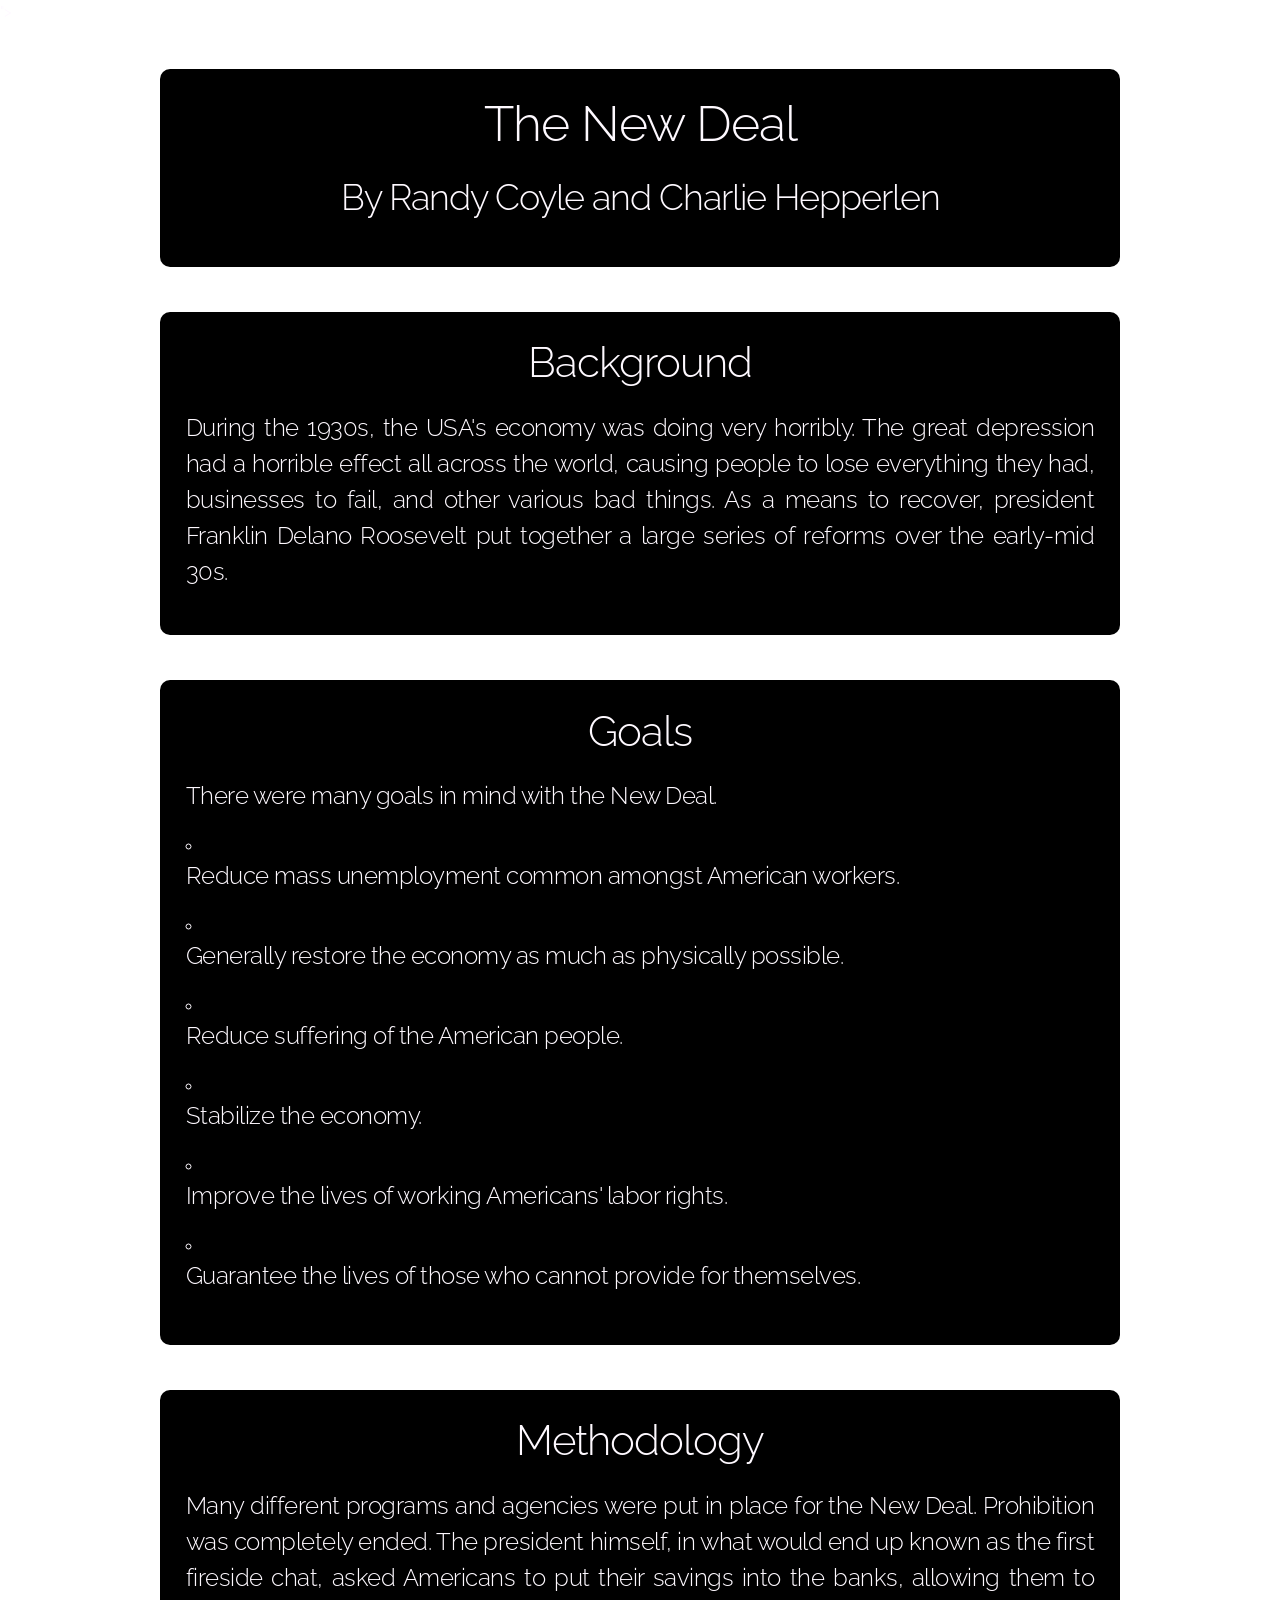
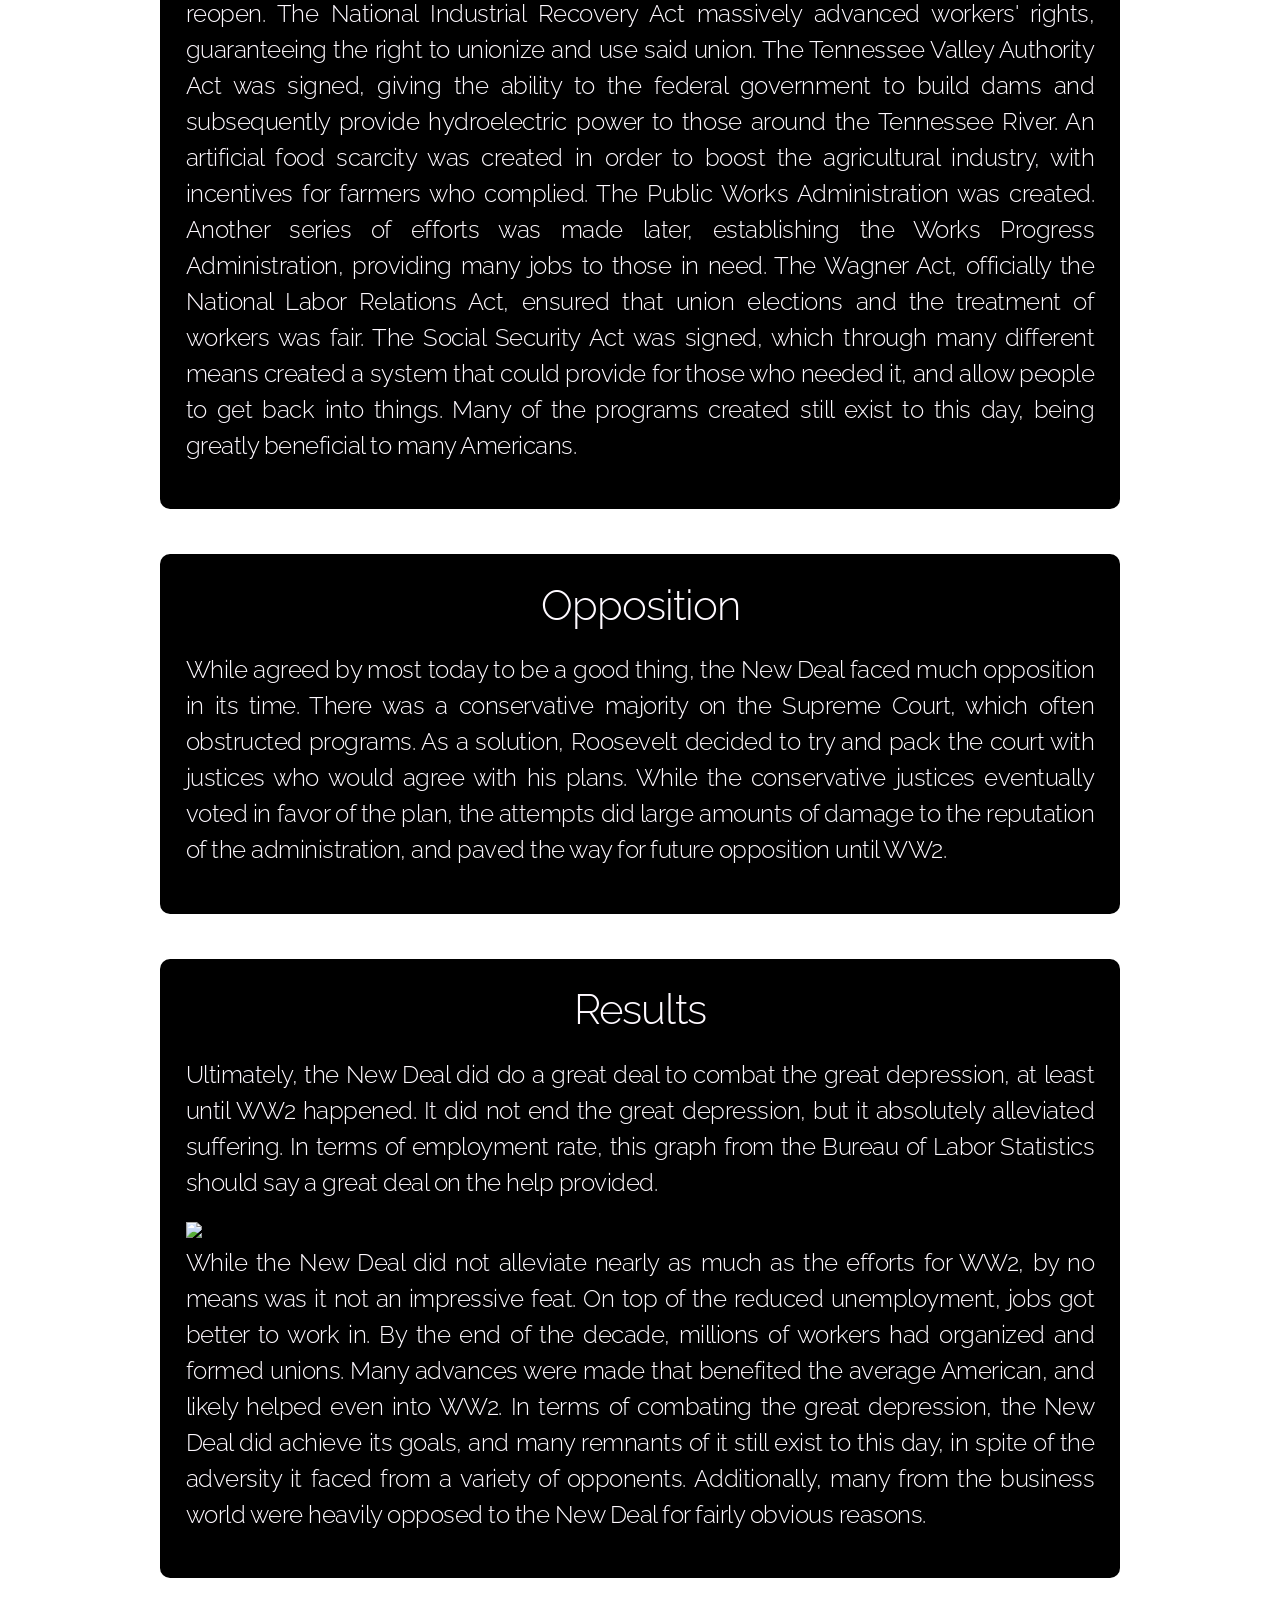
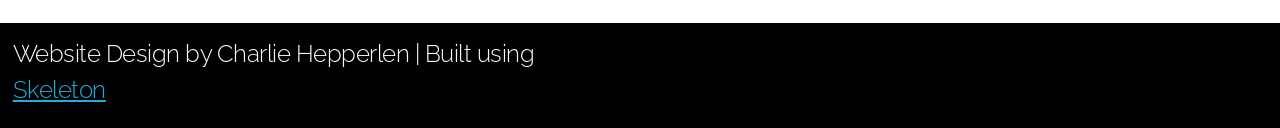
==== compscifinal.html @ 17667f9c "please work" ====
<!DOCTYPE html>
<html lang="en">
<head>

  <!-- Basic Page Needs
  –––––––––––––––––––––––––––––––––––––––––––––––––– -->
  <meta charset="utf-8">
  <title>History Final</title>
  <meta name="description" content="">
  <meta name="author" content="">

  <!-- Mobile Specific Metas
  –––––––––––––––––––––––––––––––––––––––––––––––––– -->
  <meta name="viewport" content="width=device-width, initial-scale=1">

  <!-- FONT
  –––––––––––––––––––––––––––––––––––––––––––––––––– -->
  <link rel="preconnect" href="https://fonts.googleapis.com">
  <link rel="preconnect" href="https://fonts.gstatic.com" crossorigin>
  <link href="https://fonts.googleapis.com/css2?family=Baloo+2:wght@400;600&family=Raleway:wght@300;400;600&display=swap" rel="stylesheet">

  <!-- CSS
  –––––––––––––––––––––––––––––––––––––––––––––––––– -->
  <link rel="stylesheet" href="css/normalize.css">
  <link rel="stylesheet" href="css/skeleton.css">

  <!-- Favicon
  –––––––––––––––––––––––––––––––––––––––––––––––––– -->
  <link rel="icon" type="image/png" href="https://img.icons8.com/external-justicon-lineal-color-justicon/64/000000/external-emoji-emoji-justicon-lineal-color-justicon-22.png">">
  <style>
    body {
      background-image: url("https://www.thoughtco.com/thmb/UYntmbK-xlyBW1KqRETubgiDbUk=/2100x1440/filters:fill(auto,1)/SoilConservationService-59f3f777d963ac0010577a29.jpg");
    }
  </style>
</head>
<body>

  <!-- Primary Page Layout
  –––––––––––––––––––––––––––––––––––––––––––––––––– -->
  <div class="container" style="background-color: black; position: fixed, top; margin-top: 3.5%; padding: 2%; border-radius: 10px;">
    <h1 style="text-align: center;">The New Deal</h1>
    <h3 style="text-align: center;">By Randy Coyle and Charlie Hepperlen</h3>
  </div>

  <div class="container" style="background-color: black; margin-top: 3.5%; padding: 2%; border-radius: 10px;">
    <h2 style="text-align: center;">Background</h2>
    <h5 style="text-align: justify;">During the 1930s, the USA's economy was doing very horribly. The great depression had a horrible effect all across the world, causing people to lose everything they had, businesses to fail, and other various bad things. As a means to recover, president Franklin Delano Roosevelt put together a large series of reforms over the early-mid 30s.</h5>
  </div>

  <div class="container" style="background-color: black; margin-top: 3.5%; padding: 2%; border-radius: 10px;">
    <h2 style="text-align: center;">Goals</h2>
    <h5 style="text-align: justify;">There were many goals in mind with the New Deal.</h5>
    <ul>
      <li><h5 style="text-align: justify;">Reduce mass unemployment common amongst American workers.</h5></li>
      <li><h5 style="text-align: justify;">Generally restore the economy as much as physically possible.</h5></li>
      <li><h5 style="text-align: justify;">Reduce suffering of the American people.</h5></li>
      <li><h5 style="text-align: justify;">Stabilize the economy.</h5></li>
      <li><h5 style="text-align: justify;">Improve the lives of working Americans' labor rights.</h5></li>
      <li><h5 style="text-align: justify;">Guarantee the lives of those who cannot provide for themselves.</h5></li>
    </ul>
    <h5 style="text-align: justify;"></h5>
  </div>

  <div class="container" style="background-color: black; margin-top: 3.5%; padding: 2%; border-radius: 10px;">
    <h2 style="text-align: center;">Methodology</h2>
    <h5 style="text-align: justify;">Many different programs and agencies were put in place for the New Deal. Prohibition was completely ended. The president himself, in what would end up known as the first fireside chat, asked Americans to put their savings into the banks, allowing them to reopen. The National Industrial Recovery Act massively advanced workers' rights, guaranteeing the right to unionize and use said union. The Tennessee Valley Authority Act was signed, giving the ability to the federal government to build dams and subsequently provide hydroelectric power to those around the Tennessee River. An artificial food scarcity was created in order to boost the agricultural industry, with incentives for farmers who complied. The Public Works Administration was created. Another series of efforts was made later, establishing the Works Progress Administration, providing many jobs to those in need. The Wagner Act, officially the National Labor Relations Act, ensured that union elections and the treatment of workers was fair. The Social Security Act was signed, which through many different means created a system that could provide for those who needed it, and allow people to get back into things. Many of the programs created still exist to this day, being greatly beneficial to many Americans.</h5>
  </div>

  <div class="container" style="background-color: black; margin-top: 3.5%; padding: 2%; border-radius: 10px;">
    <h2 style="text-align: center;">Opposition</h2>
    <h5 style="text-align: justify;">While agreed by most today to be a good thing, the New Deal faced much opposition in its time. There was a conservative majority on the Supreme Court, which often obstructed programs. As a solution, Roosevelt decided to try and pack the court with justices who would agree with his plans. While the conservative justices eventually voted in favor of the plan, the attempts did large amounts of damage to the reputation of the administration, and paved the way for future opposition until WW2.</h5>
  </div>

  <div class="container" style="background-color: black; margin-top: 3.5%; padding: 2%; border-radius: 10px;">
    <h2 style="text-align: center;">Results</h2>
    <h5 style="text-align: justify;">Ultimately, the New Deal did do a great deal to combat the great depression, at least until WW2 happened. It did not end the great depression, but it absolutely alleviated suffering. In terms of employment rate, this graph from the Bureau of Labor Statistics should say a great deal on the help provided.</h5>
    <img src="https://shec.ashp.cuny.edu/files/original/graph-of-us-unemployment-rate-1930-1945_3c9a1385fd.jpg">
    <h5 style="text-align: justify;">While the New Deal did not alleviate nearly as much as the efforts for WW2, by no means was it not an impressive feat. On top of the reduced unemployment, jobs got better to work in. By the end of the decade, millions of workers had organized and formed unions. Many advances were made that benefited the average American, and likely helped even into WW2. In terms of combating the great depression, the New Deal did achieve its goals, and many remnants of it still exist to this day, in spite of the adversity it faced from a variety of opponents. Additionally, many from the business world were heavily opposed to the New Deal for fairly obvious reasons.</h5>
  </div>

  <div class="container" style="background-color: black; margin-top: 3.5%; padding: 1%; padding-bottom: 0; border-radius: 0px; position: absolute, bottom; max-width: none; margin-left: 0px; margin-right: 0px; margin-bottom: 0px; width: 100%;">
    <div class="row">
        <div class="six columns">
            <h5 style="text-align: left; display: inline-block;">Website Design by Charlie Hepperlen | Built using <a href="https://getskeleton.com">Skeleton</a></h5>
        </div>
    </div>
  </div>

<!-- End Document
  –––––––––––––––––––––––––––––––––––––––––––––––––– -->
</body>
</html>
---- css/skeleton.css ----
/*
* Skeleton V2.0.4
* Copyright 2014, Dave Gamache
* www.getskeleton.com
* Free to use under the MIT license.
* http://www.opensource.org/licenses/mit-license.php
* 12/29/2014
*/


/* Table of contents
––––––––––––––––––––––––––––––––––––––––––––––––––
- Grid
- Base Styles
- Typography
- Links
- Buttons
- Forms
- Lists
- Code
- Tables
- Spacing
- Utilities
- Clearing
- Media Queries
*/


/* Grid
–––––––––––––––––––––––––––––––––––––––––––––––––– */
.container {
  position: relative;
  width: 100%;
  max-width: 960px;
  margin: 0 auto;
  box-sizing: border-box;
  background-color: black;
  margin-top: 3.5%;
  padding: 2%;
  border-radius: 10px;
}

.footer {
  border-radius: 0px;
  max-width: none;
  padding: 10px;
  display: inline;
}

.column,
.columns {
  width: 100%;
  float: left;
  box-sizing: border-box; }

/* For devices larger than 400px */
@media (min-width: 400px) {
  .container {
    width: 85%;
    padding: 0; }
}

/* For devices larger than 550px */
@media (min-width: 550px) {
  .container {
    width: 80%; }
  .column,
  .columns {
    margin-left: 4%; }
  .column:first-child,
  .columns:first-child {
    margin-left: 0; }

  .one.column,
  .one.columns                    { width: 4.66666666667%; }
  .two.columns                    { width: 13.3333333333%; }
  .three.columns                  { width: 22%;            }
  .four.columns                   { width: 30.6666666667%; }
  .five.columns                   { width: 39.3333333333%; }
  .six.columns                    { width: 48%;            }
  .seven.columns                  { width: 56.6666666667%; }
  .eight.columns                  { width: 65.3333333333%; }
  .nine.columns                   { width: 74.0%;          }
  .ten.columns                    { width: 82.6666666667%; }
  .eleven.columns                 { width: 91.3333333333%; }
  .twelve.columns                 { width: 100%; margin-left: 0; }

  .one-third.column               { width: 30.6666666667%; }
  .two-thirds.column              { width: 65.3333333333%; }

  .one-half.column                { width: 48%; }

  /* Offsets */
  .offset-by-one.column,
  .offset-by-one.columns          { margin-left: 8.66666666667%; }
  .offset-by-two.column,
  .offset-by-two.columns          { margin-left: 17.3333333333%; }
  .offset-by-three.column,
  .offset-by-three.columns        { margin-left: 26%;            }
  .offset-by-four.column,
  .offset-by-four.columns         { margin-left: 34.6666666667%; }
  .offset-by-five.column,
  .offset-by-five.columns         { margin-left: 43.3333333333%; }
  .offset-by-six.column,
  .offset-by-six.columns          { margin-left: 52%;            }
  .offset-by-seven.column,
  .offset-by-seven.columns        { margin-left: 60.6666666667%; }
  .offset-by-eight.column,
  .offset-by-eight.columns        { margin-left: 69.3333333333%; }
  .offset-by-nine.column,
  .offset-by-nine.columns         { margin-left: 78.0%;          }
  .offset-by-ten.column,
  .offset-by-ten.columns          { margin-left: 86.6666666667%; }
  .offset-by-eleven.column,
  .offset-by-eleven.columns       { margin-left: 95.3333333333%; }

  .offset-by-one-third.column,
  .offset-by-one-third.columns    { margin-left: 34.6666666667%; }
  .offset-by-two-thirds.column,
  .offset-by-two-thirds.columns   { margin-left: 69.3333333333%; }

  .offset-by-one-half.column,
  .offset-by-one-half.columns     { margin-left: 52%; }

}


/* Base Styles
–––––––––––––––––––––––––––––––––––––––––––––––––– */
/* NOTE
html is set to 62.5% so that all the REM measurements throughout Skeleton
are based on 10px sizing. So basically 1.5rem = 15px :) */
html {
  font-size: 62.5%; }
body {
  font-size: 1.5em; /* currently ems cause chrome bug misinterpreting rems on body element */
  line-height: 1.6;
  background-attachment: fixed;
  font-weight: 400;
  font-family: "Raleway", "HelveticaNeue", "Helvetica Neue", Helvetica, Arial, sans-serif;
  color: #fef9ff; }


/* Typography
–––––––––––––––––––––––––––––––––––––––––––––––––– */
h1, h2, h3, h4, h5, h6 {
  margin-top: 0;
  margin-bottom: 2rem;
  font-weight: 300; }
h1 { font-size: 4.0rem; line-height: 1.2;  letter-spacing: -.1rem;}
h2 { font-size: 3.6rem; line-height: 1.25; letter-spacing: -.1rem; }
h3 { font-size: 3.0rem; line-height: 1.3;  letter-spacing: -.1rem; }
h4 { font-size: 2.4rem; line-height: 1.35; letter-spacing: -.08rem; }
h5 { font-size: 1.8rem; line-height: 1.5;  letter-spacing: -.05rem; }
h6 { font-size: 1.5rem; line-height: 1.6;  letter-spacing: 0; }

/* Larger than phablet */
@media (min-width: 550px) {
  h1 { font-size: 5.0rem; }
  h2 { font-size: 4.2rem; }
  h3 { font-size: 3.6rem; }
  h4 { font-size: 3.0rem; }
  h5 { font-size: 2.4rem; }
  h6 { font-size: 1.5rem; }
}

p {
  margin-top: 0; }


/* Links
–––––––––––––––––––––––––––––––––––––––––––––––––– */
a {
  color: #1EAEDB; }
a:hover {
  color: #0FA0CE; }


/* Buttons
–––––––––––––––––––––––––––––––––––––––––––––––––– */
.button,
button,
input[type="submit"],
input[type="reset"],
input[type="button"] {
  display: inline-block;
  height: 38px;
  padding: 0 30px;
  color: #555;
  text-align: center;
  font-size: 11px;
  font-weight: 600;
  line-height: 38px;
  letter-spacing: .1rem;
  text-transform: uppercase;
  text-decoration: none;
  white-space: nowrap;
  background-color: transparent;
  border-radius: 4px;
  border: 1px solid #bbb;
  cursor: pointer;
  box-sizing: border-box; }
.button:hover,
button:hover,
input[type="submit"]:hover,
input[type="reset"]:hover,
input[type="button"]:hover,
.button:focus,
button:focus,
input[type="submit"]:focus,
input[type="reset"]:focus,
input[type="button"]:focus {
  color: #333;
  border-color: #888;
  outline: 0; }
.button.button-primary,
button.button-primary,
input[type="submit"].button-primary,
input[type="reset"].button-primary,
input[type="button"].button-primary {
  color: #FFF;
  background-color: #33C3F0;
  border-color: #33C3F0; }
.button.button-primary:hover,
button.button-primary:hover,
input[type="submit"].button-primary:hover,
input[type="reset"].button-primary:hover,
input[type="button"].button-primary:hover,
.button.button-primary:focus,
button.button-primary:focus,
input[type="submit"].button-primary:focus,
input[type="reset"].button-primary:focus,
input[type="button"].button-primary:focus {
  color: #FFF;
  background-color: #1EAEDB;
  border-color: #1EAEDB; }


/* Forms
–––––––––––––––––––––––––––––––––––––––––––––––––– */
input[type="email"],
input[type="number"],
input[type="search"],
input[type="text"],
input[type="tel"],
input[type="url"],
input[type="password"],
textarea,
select {
  height: 38px;
  padding: 6px 10px; /* The 6px vertically centers text on FF, ignored by Webkit */
  background-color: #fff;
  border: 1px solid #D1D1D1;
  border-radius: 4px;
  box-shadow: none;
  box-sizing: border-box; }
/* Removes awkward default styles on some inputs for iOS */
input[type="email"],
input[type="number"],
input[type="search"],
input[type="text"],
input[type="tel"],
input[type="url"],
input[type="password"],
textarea {
  -webkit-appearance: none;
     -moz-appearance: none;
          appearance: none; }
textarea {
  min-height: 65px;
  padding-top: 6px;
  padding-bottom: 6px; }
input[type="email"]:focus,
input[type="number"]:focus,
input[type="search"]:focus,
input[type="text"]:focus,
input[type="tel"]:focus,
input[type="url"]:focus,
input[type="password"]:focus,
textarea:focus,
select:focus {
  border: 1px solid #33C3F0;
  outline: 0; }
label,
legend {
  display: block;
  margin-bottom: .5rem;
  font-weight: 600; }
fieldset {
  padding: 0;
  border-width: 0; }
input[type="checkbox"],
input[type="radio"] {
  display: inline; }
label > .label-body {
  display: inline-block;
  margin-left: .5rem;
  font-weight: normal; }


/* Lists
–––––––––––––––––––––––––––––––––––––––––––––––––– */
ul {
  list-style: circle inside; }
ol {
  list-style: decimal inside; }
ol, ul {
  padding-left: 0;
  margin-top: 0; }
ul ul,
ul ol,
ol ol,
ol ul {
  margin: 1.5rem 0 1.5rem 3rem;
  font-size: 90%; }
li {
  margin-bottom: 1rem; }


/* Code
–––––––––––––––––––––––––––––––––––––––––––––––––– */
code {
  padding: .2rem .5rem;
  margin: 0 .2rem;
  font-size: 90%;
  white-space: nowrap;
  background: #F1F1F1;
  border: 1px solid #E1E1E1;
  border-radius: 4px; }
pre > code {
  display: block;
  padding: 1rem 1.5rem;
  white-space: pre; }


/* Tables
–––––––––––––––––––––––––––––––––––––––––––––––––– */
th,
td {
  padding: 12px 15px;
  text-align: left;
  border-bottom: 1px solid #E1E1E1; }
th:first-child,
td:first-child {
  padding-left: 0; }
th:last-child,
td:last-child {
  padding-right: 0; }


/* Spacing
–––––––––––––––––––––––––––––––––––––––––––––––––– */
button,
.button {
  margin-bottom: 1rem; }
input,
textarea,
select,
fieldset {
  margin-bottom: 1.5rem; }
pre,
blockquote,
dl,
figure,
table,
p,
ul,
ol,
form {
  margin-bottom: 2.5rem; }


/* Utilities
–––––––––––––––––––––––––––––––––––––––––––––––––– */
.u-full-width {
  width: 100%;
  box-sizing: border-box; }
.u-max-full-width {
  max-width: 100%;
  box-sizing: border-box; }
.u-pull-right {
  float: right; }
.u-pull-left {
  float: left; }


/* Misc
–––––––––––––––––––––––––––––––––––––––––––––––––– */
hr {
  margin-top: 3rem;
  margin-bottom: 3.5rem;
  border-width: 0;
  border-top: 1px solid #E1E1E1; }


/* Clearing
–––––––––––––––––––––––––––––––––––––––––––––––––– */

/* Self Clearing Goodness */
.container:after,
.row:after,
.u-cf {
  content: "";
  display: table;
  clear: both; }


/* Media Queries
–––––––––––––––––––––––––––––––––––––––––––––––––– */
/*
Note: The best way to structure the use of media queries is to create the queries
near the relevant code. For example, if you wanted to change the styles for buttons
on small devices, paste the mobile query code up in the buttons section and style it
there.
*/


/* Larger than mobile */
@media (min-width: 400px) {}

/* Larger than phablet (also point when grid becomes active) */
@media (min-width: 550px) {}

/* Larger than tablet */
@media (min-width: 750px) {}

/* Larger than desktop */
@media (min-width: 1000px) {}

/* Larger than Desktop HD */
@media (min-width: 1200px) {}
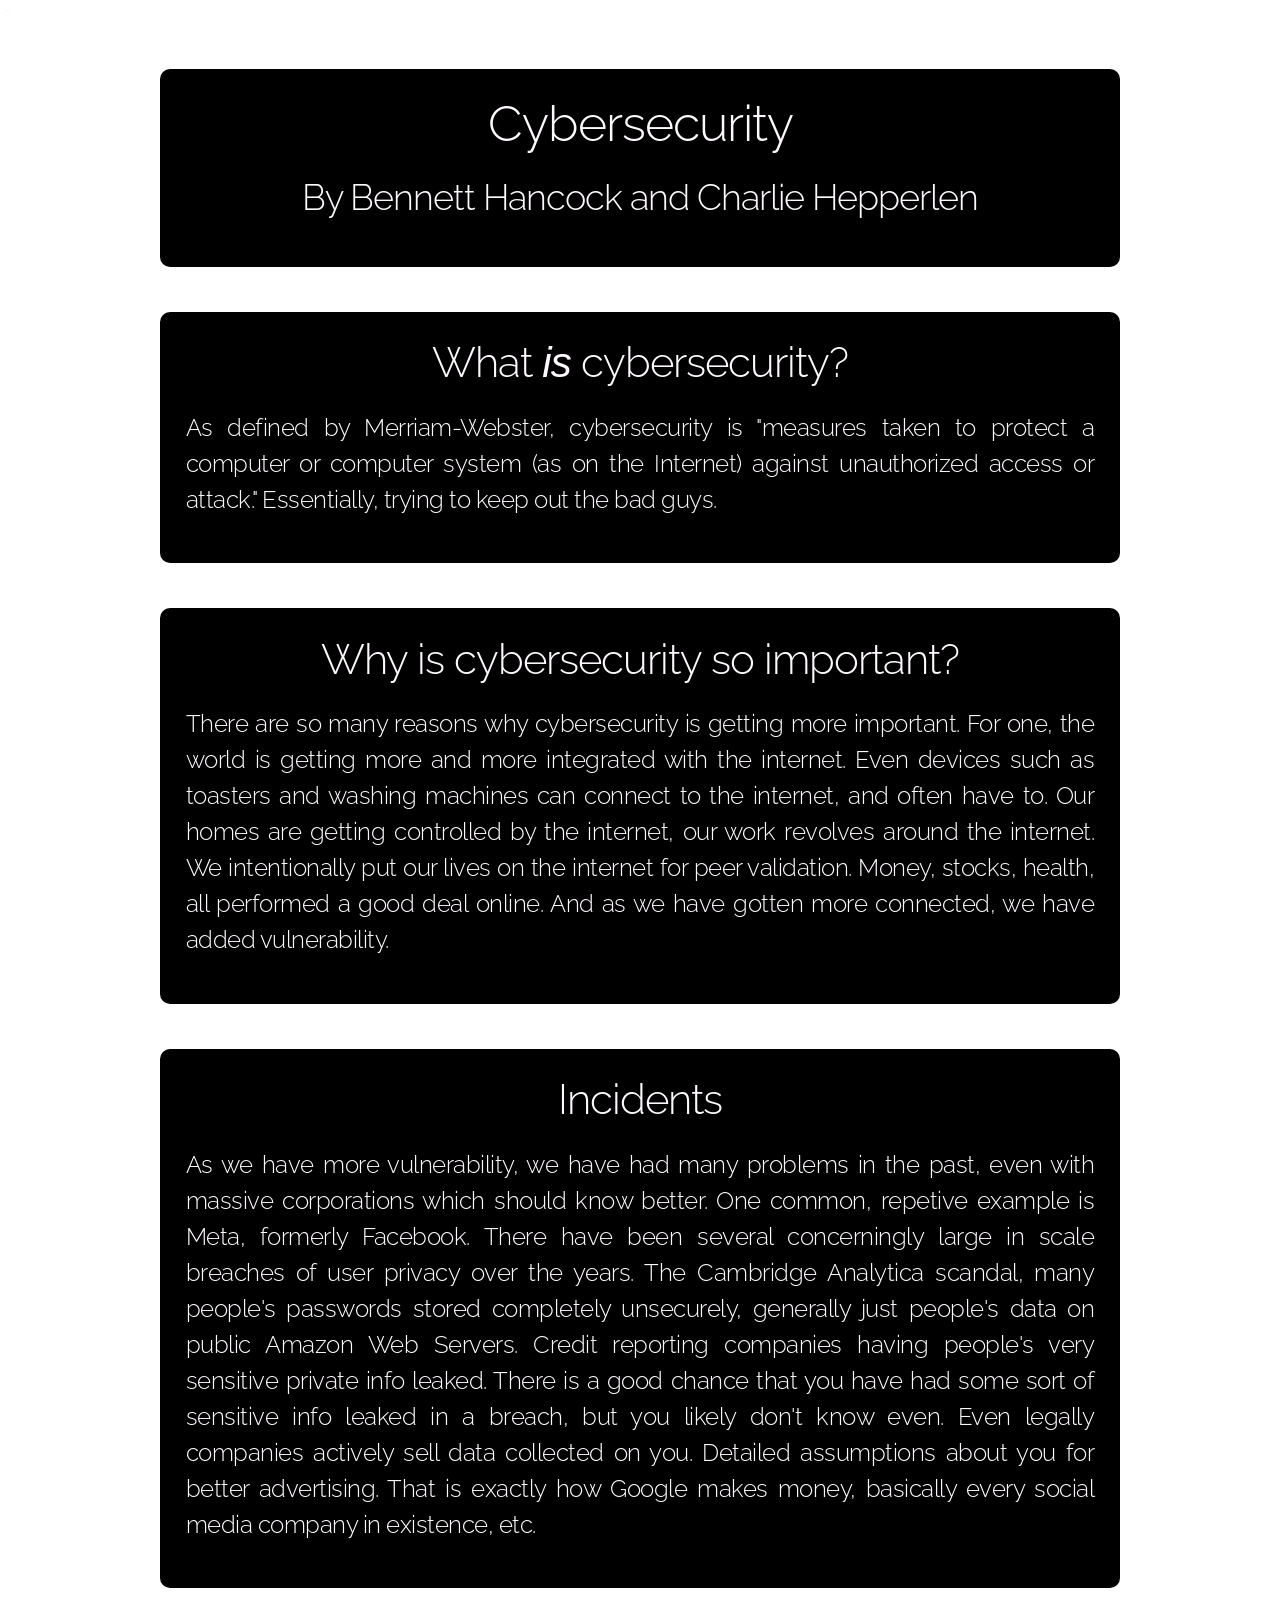
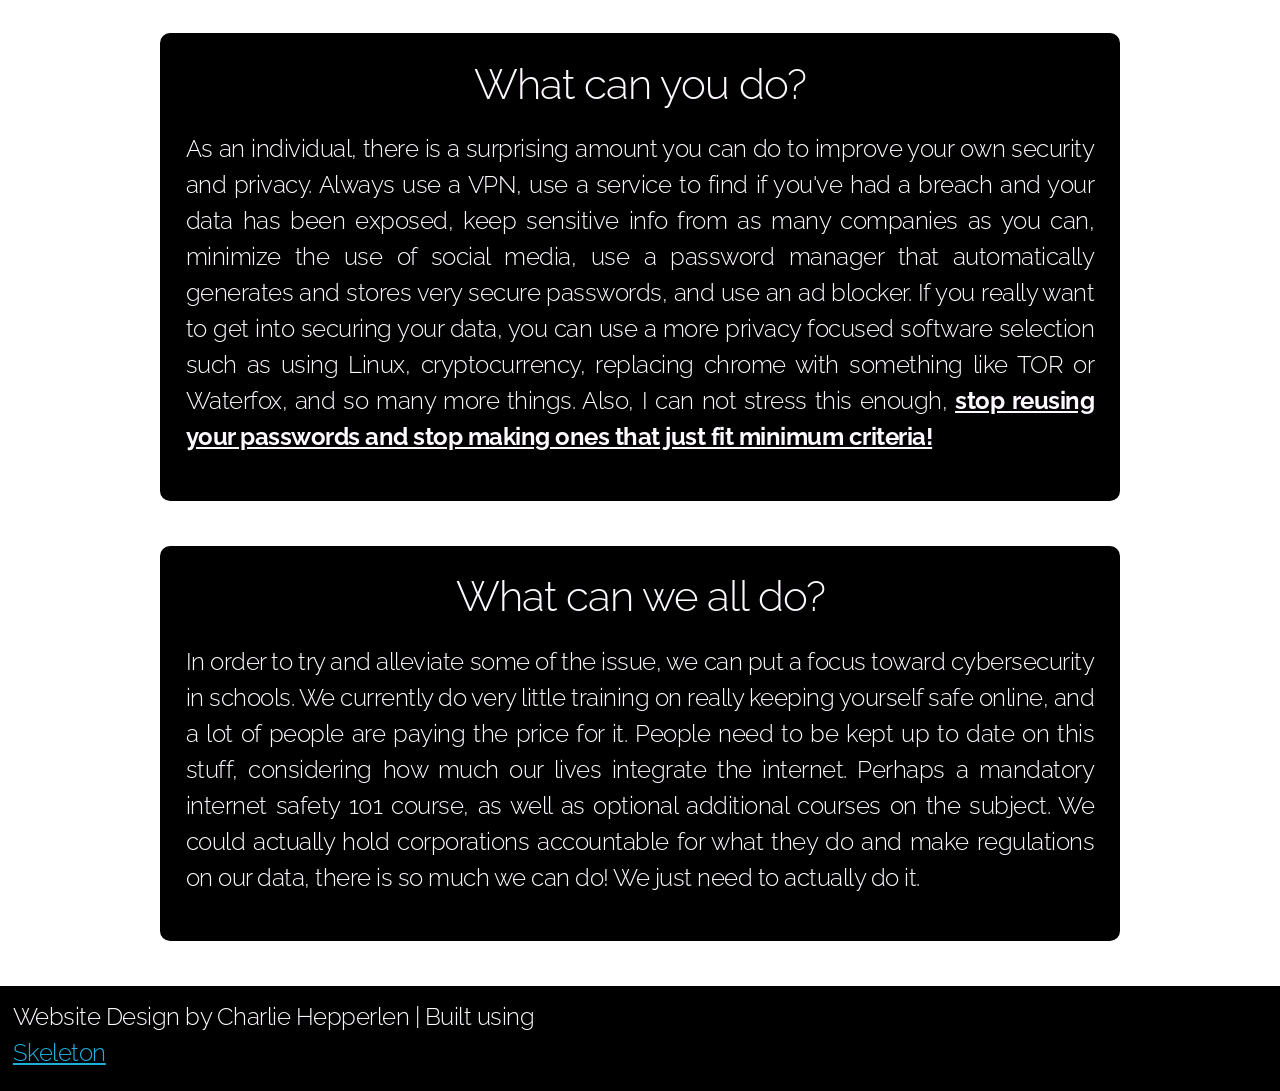
==== commit c8e3a3b9: "Update compscifinal.html" ====
--- a/compscifinal.html
+++ b/compscifinal.html
@@ -5,7 +5,7 @@
   <!-- Basic Page Needs
   –––––––––––––––––––––––––––––––––––––––––––––––––– -->
   <meta charset="utf-8">
-  <title>History Final</title>
+  <title>Computer Science Final</title>
   <meta name="description" content="">
   <meta name="author" content="">
 
@@ -29,7 +29,7 @@
   <link rel="icon" type="image/png" href="https://img.icons8.com/external-justicon-lineal-color-justicon/64/000000/external-emoji-emoji-justicon-lineal-color-justicon-22.png">">
   <style>
     body {
-      background-image: url("https://www.thoughtco.com/thmb/UYntmbK-xlyBW1KqRETubgiDbUk=/2100x1440/filters:fill(auto,1)/SoilConservationService-59f3f777d963ac0010577a29.jpg");
+      background-image: url("https://wallpapercrafter.com/th800/223585-long-colorful-lines-of-code-on-a-computer-screenco.jpg");
     }
   </style>
 </head>
@@ -38,44 +38,33 @@
   <!-- Primary Page Layout
   –––––––––––––––––––––––––––––––––––––––––––––––––– -->
   <div class="container" style="background-color: black; position: fixed, top; margin-top: 3.5%; padding: 2%; border-radius: 10px;">
-    <h1 style="text-align: center;">The New Deal</h1>
-    <h3 style="text-align: center;">By Randy Coyle and Charlie Hepperlen</h3>
+    <h1 style="text-align: center;">Cybersecurity</h1>
+    <h3 style="text-align: center;">By Bennett Hancock and Charlie Hepperlen</h3>
   </div>
 
   <div class="container" style="background-color: black; margin-top: 3.5%; padding: 2%; border-radius: 10px;">
-    <h2 style="text-align: center;">Background</h2>
-    <h5 style="text-align: justify;">During the 1930s, the USA's economy was doing very horribly. The great depression had a horrible effect all across the world, causing people to lose everything they had, businesses to fail, and other various bad things. As a means to recover, president Franklin Delano Roosevelt put together a large series of reforms over the early-mid 30s.</h5>
+    <h2 style="text-align: center;">What <i>is</i> cybersecurity?</h2>
+    <h5 style="text-align: justify;">As defined by Merriam-Webster, cybersecurity is "measures taken to protect a computer or computer system (as on the Internet) against unauthorized access or attack." Essentially, trying to keep out the bad guys.</h5>
   </div>
 
   <div class="container" style="background-color: black; margin-top: 3.5%; padding: 2%; border-radius: 10px;">
-    <h2 style="text-align: center;">Goals</h2>
-    <h5 style="text-align: justify;">There were many goals in mind with the New Deal.</h5>
-    <ul>
-      <li><h5 style="text-align: justify;">Reduce mass unemployment common amongst American workers.</h5></li>
-      <li><h5 style="text-align: justify;">Generally restore the economy as much as physically possible.</h5></li>
-      <li><h5 style="text-align: justify;">Reduce suffering of the American people.</h5></li>
-      <li><h5 style="text-align: justify;">Stabilize the economy.</h5></li>
-      <li><h5 style="text-align: justify;">Improve the lives of working Americans' labor rights.</h5></li>
-      <li><h5 style="text-align: justify;">Guarantee the lives of those who cannot provide for themselves.</h5></li>
-    </ul>
-    <h5 style="text-align: justify;"></h5>
+    <h2 style="text-align: center;">Why is cybersecurity so important?</h2>
+    <h5 style="text-align: justify;">There are so many reasons why cybersecurity is getting more important. For one, the world is getting more and more integrated with the internet. Even devices such as toasters and washing machines can connect to the internet, and often have to. Our homes are getting controlled by the internet, our work revolves around the internet. We intentionally put our lives on the internet for peer validation. Money, stocks, health, all performed a good deal online. And as we have gotten more connected, we have added vulnerability.</h5>
   </div>
 
   <div class="container" style="background-color: black; margin-top: 3.5%; padding: 2%; border-radius: 10px;">
-    <h2 style="text-align: center;">Methodology</h2>
-    <h5 style="text-align: justify;">Many different programs and agencies were put in place for the New Deal. Prohibition was completely ended. The president himself, in what would end up known as the first fireside chat, asked Americans to put their savings into the banks, allowing them to reopen. The National Industrial Recovery Act massively advanced workers' rights, guaranteeing the right to unionize and use said union. The Tennessee Valley Authority Act was signed, giving the ability to the federal government to build dams and subsequently provide hydroelectric power to those around the Tennessee River. An artificial food scarcity was created in order to boost the agricultural industry, with incentives for farmers who complied. The Public Works Administration was created. Another series of efforts was made later, establishing the Works Progress Administration, providing many jobs to those in need. The Wagner Act, officially the National Labor Relations Act, ensured that union elections and the treatment of workers was fair. The Social Security Act was signed, which through many different means created a system that could provide for those who needed it, and allow people to get back into things. Many of the programs created still exist to this day, being greatly beneficial to many Americans.</h5>
+    <h2 style="text-align: center;">Incidents</h2>
+    <h5 style="text-align: justify;">As we have more vulnerability, we have had many problems in the past, even with massive corporations which should know better. One common, repetive example is Meta, formerly Facebook. There have been several concerningly large in scale breaches of user privacy over the years. The Cambridge Analytica scandal, many people's passwords stored completely unsecurely, generally just people's data on public Amazon Web Servers. Credit reporting companies having people's very sensitive private info leaked. There is a good chance that you have had some sort of sensitive info leaked in a breach, but you likely don't know even. Even legally companies actively sell data collected on you. Detailed assumptions about you for better advertising. That is exactly how Google makes money, basically every social media company in existence, etc.</h5>
   </div>
 
   <div class="container" style="background-color: black; margin-top: 3.5%; padding: 2%; border-radius: 10px;">
-    <h2 style="text-align: center;">Opposition</h2>
-    <h5 style="text-align: justify;">While agreed by most today to be a good thing, the New Deal faced much opposition in its time. There was a conservative majority on the Supreme Court, which often obstructed programs. As a solution, Roosevelt decided to try and pack the court with justices who would agree with his plans. While the conservative justices eventually voted in favor of the plan, the attempts did large amounts of damage to the reputation of the administration, and paved the way for future opposition until WW2.</h5>
+    <h2 style="text-align: center;">What can you do?</h2>
+    <h5 style="text-align: justify;">As an individual, there is a surprising amount you can do to improve your own security and privacy. Always use a VPN, use a service to find if you've had a breach and your data has been exposed, keep sensitive info from as many companies as you can, minimize the use of social media, use a password manager that automatically generates and stores very secure passwords, and use an ad blocker. If you really want to get into securing your data, you can use a more privacy focused software selection such as using Linux, cryptocurrency, replacing chrome with something like TOR or Waterfox, and so many more things. Also, I can not stress this enough, <u><b>stop reusing your passwords and stop making ones that just fit minimum criteria!</b></u></h5>
   </div>
 
   <div class="container" style="background-color: black; margin-top: 3.5%; padding: 2%; border-radius: 10px;">
-    <h2 style="text-align: center;">Results</h2>
-    <h5 style="text-align: justify;">Ultimately, the New Deal did do a great deal to combat the great depression, at least until WW2 happened. It did not end the great depression, but it absolutely alleviated suffering. In terms of employment rate, this graph from the Bureau of Labor Statistics should say a great deal on the help provided.</h5>
-    <img src="https://shec.ashp.cuny.edu/files/original/graph-of-us-unemployment-rate-1930-1945_3c9a1385fd.jpg">
-    <h5 style="text-align: justify;">While the New Deal did not alleviate nearly as much as the efforts for WW2, by no means was it not an impressive feat. On top of the reduced unemployment, jobs got better to work in. By the end of the decade, millions of workers had organized and formed unions. Many advances were made that benefited the average American, and likely helped even into WW2. In terms of combating the great depression, the New Deal did achieve its goals, and many remnants of it still exist to this day, in spite of the adversity it faced from a variety of opponents. Additionally, many from the business world were heavily opposed to the New Deal for fairly obvious reasons.</h5>
+    <h2 style="text-align: center;">What can we all do?</h2>
+    <h5 style="text-align: justify;">In order to try and alleviate some of the issue, we can put a focus toward cybersecurity in schools. We currently do very little training on really keeping yourself safe online, and a lot of people are paying the price for it. People need to be kept up to date on this stuff, considering how much our lives integrate the internet. Perhaps a mandatory internet safety 101 course, as well as optional additional courses on the subject. We could actually hold corporations accountable for what they do and make regulations on our data, there is so much we can do! We just need to actually do it.</h5>
   </div>
 
   <div class="container" style="background-color: black; margin-top: 3.5%; padding: 1%; padding-bottom: 0; border-radius: 0px; position: absolute, bottom; max-width: none; margin-left: 0px; margin-right: 0px; margin-bottom: 0px; width: 100%;">
@@ -89,4 +78,4 @@
 <!-- End Document
   –––––––––––––––––––––––––––––––––––––––––––––––––– -->
 </body>
-</html>+</html>
